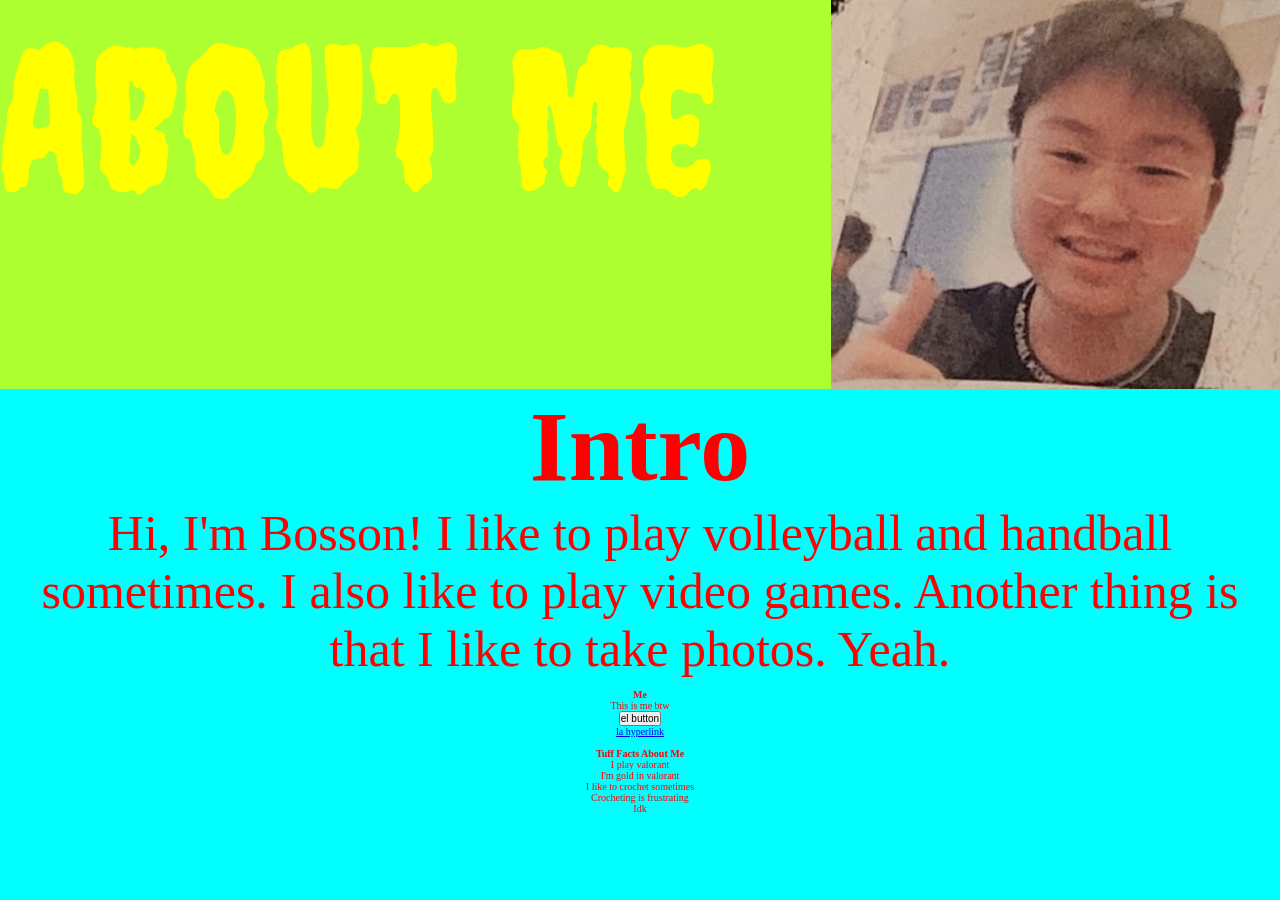
==== index.html @ 5093add5 "asdas" ====
<html lang="en">
    <head>

        <link rel="preconnect" href="https://fonts.googleapis.com">
<link rel="preconnect" href="https://fonts.gstatic.com" crossorigin>
<link href="https://fonts.googleapis.com/css2?family=Creepster&display=swap" rel="stylesheet">
        
        <meta charset="UTF-8">
        <meta name="viewport" content="width=device-width, initial-scale=1.0">
        <title>About Me</title>
        <link rel="stylesheet" href="style.css">
    </head>
    <body>
        <div class="hero-landing">
            <div class="hero-landing-div"><h1 class="hero-landing-header">About Me</h1></div>
            <div class="hero-landing-div"><img src="images/me.png" alt="This is me" class="hero-landing-img"></div>
        </div>
        <div class="intro">
            <h2 class="intro-subheader">Intro</h2>
            <p class="intro-p">
                Hi, I'm Bosson! I like to play volleyball and handball sometimes. I also like to play video games. Another thing is that I like to take photos. Yeah.
            </p>
            <br>
            <h2>Me</h2>
            
            <p>
                This is me btw
                <br>
                <button>el button</button>
                <br>
                <a href="https://3.files.edl.io/aeb1/20/12/02/154937-46cc468f-b7f4-4bb3-945e-3265bdb605d4.jpg">la hyperlink</a>
            </p>
            <br>
            <h2>Tuff Facts About Me</h2>
            <ul>
                <li>I play valorant</li>
                <li>I'm gold in valorant</li>
                <li>I like to crochet sometimes</li>
                <li>Crocheting is frustrating</li>
                <li>Idk</li>
            </ul>
        </div>

    </body>
</html>
---- style.css ----
html,body,*{
    font-size: 10px;
    box-sizing: border-box;
    margin: 0;
    padding: 0;
}

body{
    background-color: cyan;
    color: red;
    font-size: 10rem;
}

.intro{
    text-align: center;
}

.intro-subheader{
    font-size: 10rem;
}

.intro-p{
    font-size: 5rem;
    text-align: center;
}

.hero-landing{
    display: flex;
    flex-direction: row;
    justify-content: space-between;
    background-color: greenyellow;
    text-align: center;
}

.hero-landing-div{
    vertical-align: middle;
}
.hero-landing-header{
    font-family: "Creepster", system-ui;
    font-weight: 400;
    font-style: normal;
    font-size: 20rem;
    color: yellow;
       
}

.hero-landing-img{
    width: 100%;
}
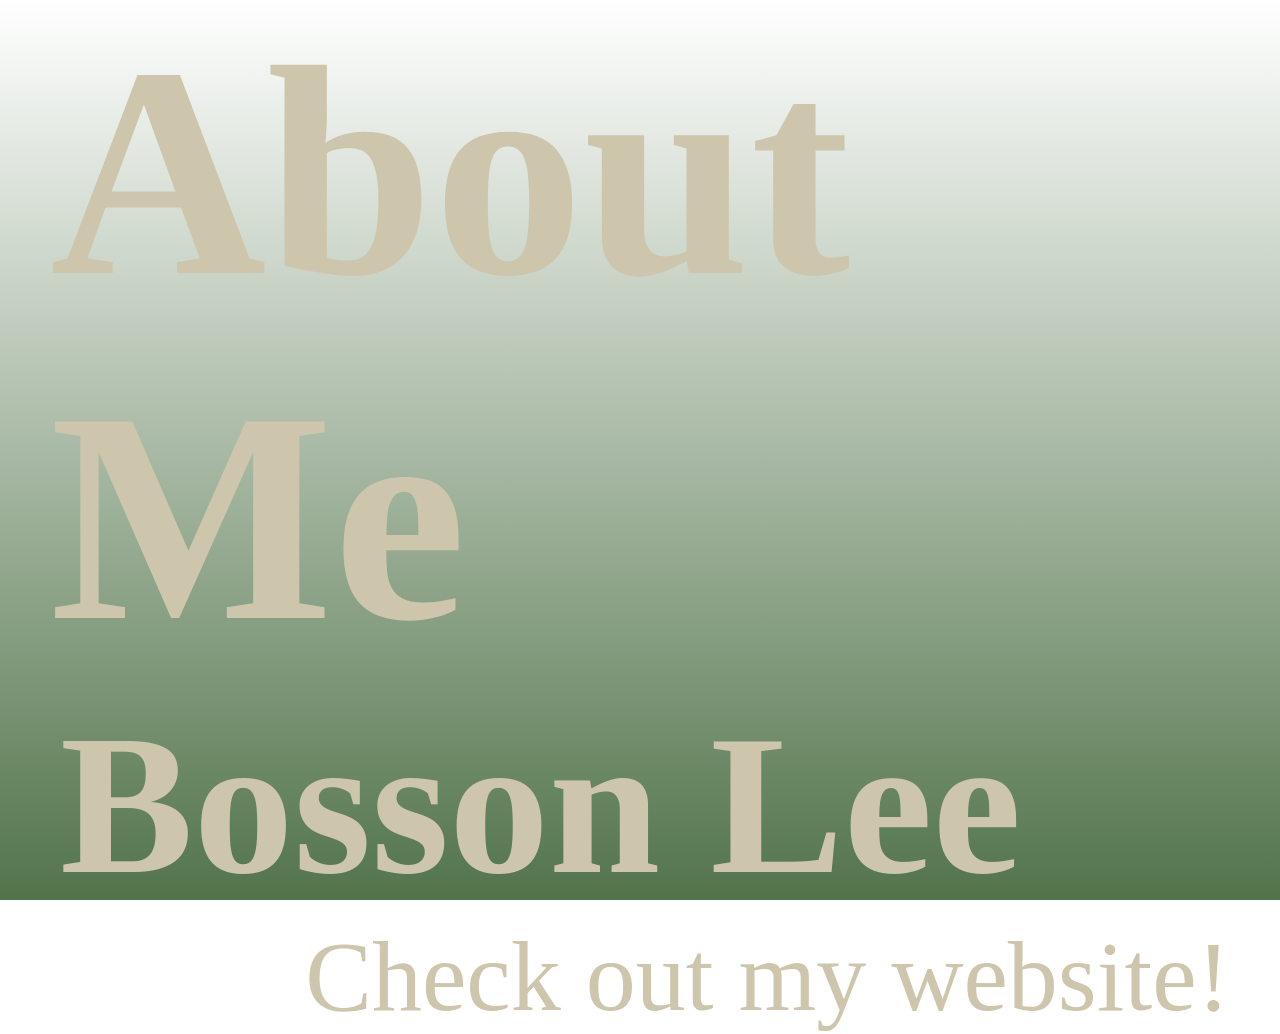
==== commit 036201a3: "asd" ====
--- a/index.html
+++ b/index.html
@@ -1,45 +1,22 @@
 <html lang="en">
     <head>
-
         <link rel="preconnect" href="https://fonts.googleapis.com">
-<link rel="preconnect" href="https://fonts.gstatic.com" crossorigin>
-<link href="https://fonts.googleapis.com/css2?family=Creepster&display=swap" rel="stylesheet">
-        
+        <link rel="preconnect" href="https://fonts.gstatic.com" crossorigin>
+        <link href="https://fonts.googleapis.com/css2?family=Creepster&display=swap" rel="stylesheet">
+                
         <meta charset="UTF-8">
         <meta name="viewport" content="width=device-width, initial-scale=1.0">
         <title>About Me</title>
         <link rel="stylesheet" href="style.css">
     </head>
     <body>
-        <div class="hero-landing">
-            <div class="hero-landing-div"><h1 class="hero-landing-header">About Me</h1></div>
-            <div class="hero-landing-div"><img src="images/me.png" alt="This is me" class="hero-landing-img"></div>
-        </div>
-        <div class="intro">
-            <h2 class="intro-subheader">Intro</h2>
-            <p class="intro-p">
-                Hi, I'm Bosson! I like to play volleyball and handball sometimes. I also like to play video games. Another thing is that I like to take photos. Yeah.
-            </p>
-            <br>
-            <h2>Me</h2>
-            
-            <p>
-                This is me btw
-                <br>
-                <button>el button</button>
-                <br>
-                <a href="https://3.files.edl.io/aeb1/20/12/02/154937-46cc468f-b7f4-4bb3-945e-3265bdb605d4.jpg">la hyperlink</a>
-            </p>
-            <br>
-            <h2>Tuff Facts About Me</h2>
-            <ul>
-                <li>I play valorant</li>
-                <li>I'm gold in valorant</li>
-                <li>I like to crochet sometimes</li>
-                <li>Crocheting is frustrating</li>
-                <li>Idk</li>
-            </ul>
-        </div>
-
+        <section class="hero">
+            <div class="hero-content">
+                <h1>About Me</h1>
+                <h2>Bosson Lee</h2>
+                
+                <p>Check out my website!</p>
+            </div>
+        </section>
     </body>
 </html>
--- a/style.css
+++ b/style.css
@@ -5,45 +5,33 @@
     padding: 0;
 }
 
-body{
-    background-color: cyan;
-    color: red;
-    font-size: 10rem;
+.hero{
+    color: #cec6ac;
+    background-color: #52744b;
+    background-image: linear-gradient(rgba(255,255,255,255), rgba(0,0,0,0));
+
+    height: 100vh;
+    padding: 0rem 5rem;
 }
 
-.intro{
-    text-align: center;
+.hero-content{
+    height: 100vh;
 }
 
-.intro-subheader{
-    font-size: 10rem;
+.hero h1{
+    justify-self: left;
+    font-size: 30rem;
 }
 
-.intro-p{
-    font-size: 5rem;
-    text-align: center;
+.hero h2{
+    justify-self: left;
+    font-size: 20rem;
+    margin-left: 1rem;
 }
 
-.hero-landing{
-    display: flex;
-    flex-direction: row;
-    justify-content: space-between;
-    background-color: greenyellow;
-    text-align: center;
-}
+.hero p{
+    justify-self: end;
+    font-size: 10rem;
+    text-align: right;
 
-.hero-landing-div{
-    vertical-align: middle;
-}
-.hero-landing-header{
-    font-family: "Creepster", system-ui;
-    font-weight: 400;
-    font-style: normal;
-    font-size: 20rem;
-    color: yellow;
-       
-}
-
-.hero-landing-img{
-    width: 100%;
 }
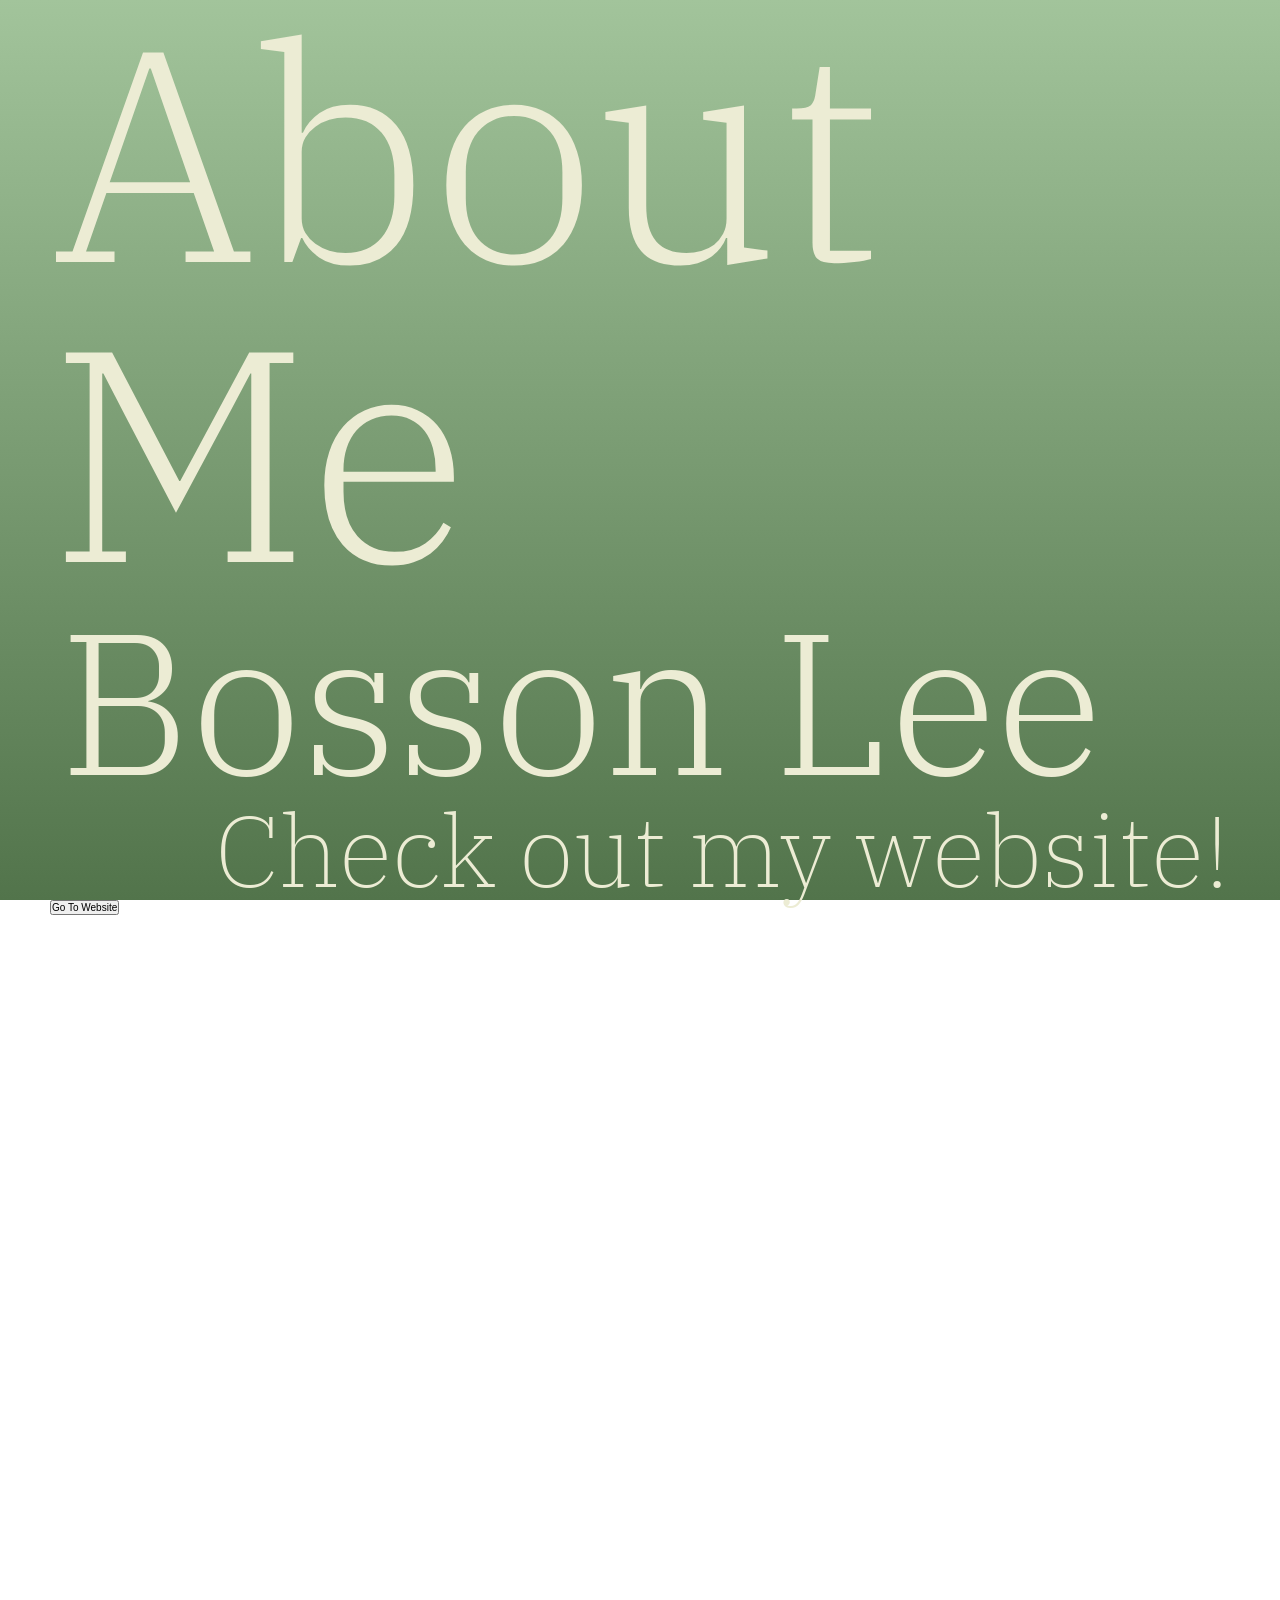
==== commit 670e13fb: "asd" ====
--- a/index.html
+++ b/index.html
@@ -1,8 +1,9 @@
 <html lang="en">
     <head>
+
         <link rel="preconnect" href="https://fonts.googleapis.com">
         <link rel="preconnect" href="https://fonts.gstatic.com" crossorigin>
-        <link href="https://fonts.googleapis.com/css2?family=Creepster&display=swap" rel="stylesheet">
+        <link href="https://fonts.googleapis.com/css2?family=IBM+Plex+Serif:ital,wght@0,100;0,200;0,300;0,400;0,500;0,600;0,700;1,100;1,200;1,300;1,400;1,500;1,600;1,700&display=swap" rel="stylesheet">
                 
         <meta charset="UTF-8">
         <meta name="viewport" content="width=device-width, initial-scale=1.0">
@@ -14,8 +15,11 @@
             <div class="hero-content">
                 <h1>About Me</h1>
                 <h2>Bosson Lee</h2>
+                <p>Check out my website!</p>
                 
-                <p>Check out my website!</p>
+            </div>
+            <div class="hero-content">
+                <a href="notindex.html"><button>Go To Website</button></a>
             </div>
         </section>
     </body>
--- a/style.css
+++ b/style.css
@@ -6,10 +6,10 @@
 }
 
 .hero{
-    color: #cec6ac;
+    color: #ececd4;
     background-color: #52744b;
-    background-image: linear-gradient(rgba(255,255,255,255), rgba(0,0,0,0));
-
+    background-image: linear-gradient(rgba(162,196,155,255), rgba(82,116,75,255));
+    line-height: 1;
     height: 100vh;
     padding: 0rem 5rem;
 }
@@ -21,17 +21,32 @@
 .hero h1{
     justify-self: left;
     font-size: 30rem;
+    font-family: "IBM Plex Serif", serif;
+    font-weight: 300;
+    font-style: normal;
+
 }
 
 .hero h2{
     justify-self: left;
     font-size: 20rem;
+
+    font-family: "IBM Plex Serif", serif;
+    font-weight: 300;
+    font-style: normal;
     margin-left: 1rem;
 }
 
 .hero p{
     justify-self: end;
     font-size: 10rem;
+    font-family: "IBM Plex Serif", serif;
+    font-weight: 200;
+    font-style: normal;
     text-align: right;
 
+}
+
+.hero-content a{
+    text-align:right;
 }
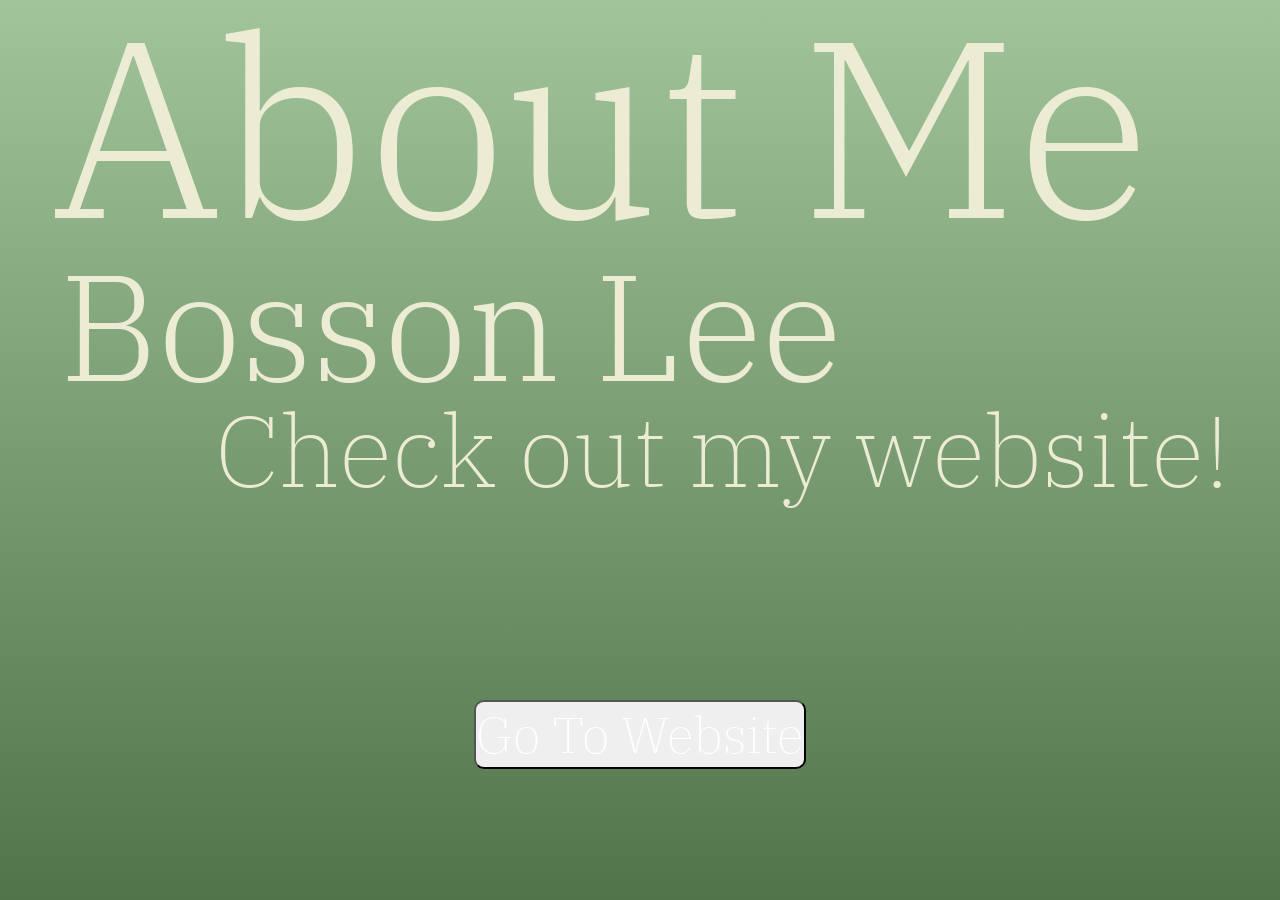
==== commit db02523a: "as" ====
--- a/index.html
+++ b/index.html
@@ -13,13 +13,15 @@
     <body>
         <section class="hero">
             <div class="hero-content">
-                <h1>About Me</h1>
-                <h2>Bosson Lee</h2>
-                <p>Check out my website!</p>
+                <div>
+                    <h1>About Me</h1>
+                    <h2>Bosson Lee</h2>
+                    <p>Check out my website!</p>
+                </div>
                 
-            </div>
-            <div class="hero-content">
-                <a href="notindex.html"><button>Go To Website</button></a>
+                <div class="hero-button-div">
+                    <a href="notindex.html"><button>Go To Website</button></a>
+                </div>
             </div>
         </section>
     </body>
--- a/style.css
+++ b/style.css
@@ -20,7 +20,7 @@
 
 .hero h1{
     justify-self: left;
-    font-size: 30rem;
+    font-size: 25rem;
     font-family: "IBM Plex Serif", serif;
     font-weight: 300;
     font-style: normal;
@@ -29,7 +29,7 @@
 
 .hero h2{
     justify-self: left;
-    font-size: 20rem;
+    font-size: 15rem;
 
     font-family: "IBM Plex Serif", serif;
     font-weight: 300;
@@ -47,6 +47,18 @@
 
 }
 
-.hero-content a{
-    text-align:right;
+
+.hero-button-div{
+    padding: 20rem 0 0 0;
+    text-align: center;
+}
+
+.hero-button-div button{
+    font-size: 5rem;
+    font-family: "IBM Plex Serif", serif;
+    font-weight: 200;
+    font-style: normal;
+    border-radius: 1rem;
+    vertical-align: middle;
+    color: #ffffff;
 }
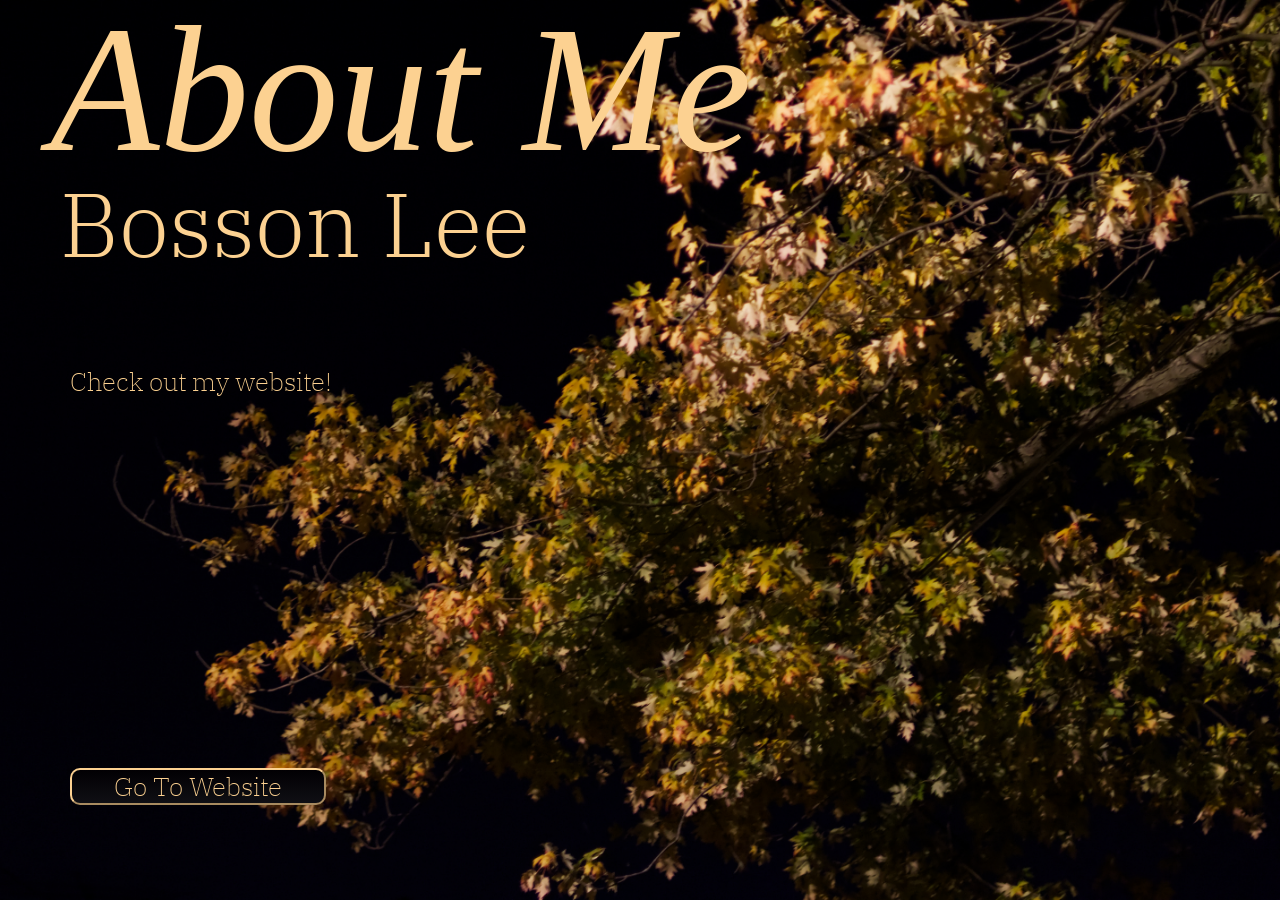
==== commit 431cb246: "asdad" ====
--- a/index.html
+++ b/index.html
@@ -17,12 +17,14 @@
                     <h1>About Me</h1>
                     <h2>Bosson Lee</h2>
                     <p>Check out my website!</p>
-                </div>
-                
-                <div class="hero-button-div">
                     <a href="notindex.html"><button>Go To Website</button></a>
                 </div>
             </div>
         </section>
+        <div class="intro">
+            <div class="intro-content">
+                
+            </div>
+        </div>
     </body>
 </html>
--- a/style.css
+++ b/style.css
@@ -6,9 +6,12 @@
 }
 
 .hero{
-    color: #ececd4;
-    background-color: #52744b;
-    background-image: linear-gradient(rgba(162,196,155,255), rgba(82,116,75,255));
+    color: #fcd191;
+    background-image: url("background.jpg"), linear-gradient(rgba(2, 0, 3,255),rgba(2, 1, 8,255)); 
+    background-position: right;
+    background-attachment: fixed;
+    background-size: auto 100vh ;
+    background-repeat: no-repeat;
     line-height: 1;
     height: 100vh;
     padding: 0rem 5rem;
@@ -20,16 +23,16 @@
 
 .hero h1{
     justify-self: left;
-    font-size: 25rem;
+    font-size: 14vw;
     font-family: "IBM Plex Serif", serif;
     font-weight: 300;
-    font-style: normal;
+    font-style: italic;
 
 }
 
 .hero h2{
     justify-self: left;
-    font-size: 15rem;
+    font-size: 7vw;
 
     font-family: "IBM Plex Serif", serif;
     font-weight: 300;
@@ -38,27 +41,32 @@
 }
 
 .hero p{
-    justify-self: end;
-    font-size: 10rem;
+    margin-top: 10rem;
+    margin-left: 2rem;
+    font-size: 2vw;
     font-family: "IBM Plex Serif", serif;
     font-weight: 200;
     font-style: normal;
-    text-align: right;
 
 }
 
 
-.hero-button-div{
-    padding: 20rem 0 0 0;
-    text-align: center;
-}
-
-.hero-button-div button{
-    font-size: 5rem;
+.hero button{
+    margin-left: 2rem;
+    margin-top: calc(70vh - 20vw);
+    margin-bottom: 5rem;
+    font-size: 2vw;
+    width: 20vw;
     font-family: "IBM Plex Serif", serif;
     font-weight: 200;
     font-style: normal;
     border-radius: 1rem;
+    border-color: #fcd191;
     vertical-align: middle;
-    color: #ffffff;
+    color: #fcd191;
+    background-image: linear-gradient(rgba(2, 0, 3,255),rgba(15,15,20,255));
+}
+
+.intro{
+    background-color: #3b3a3f;
 }
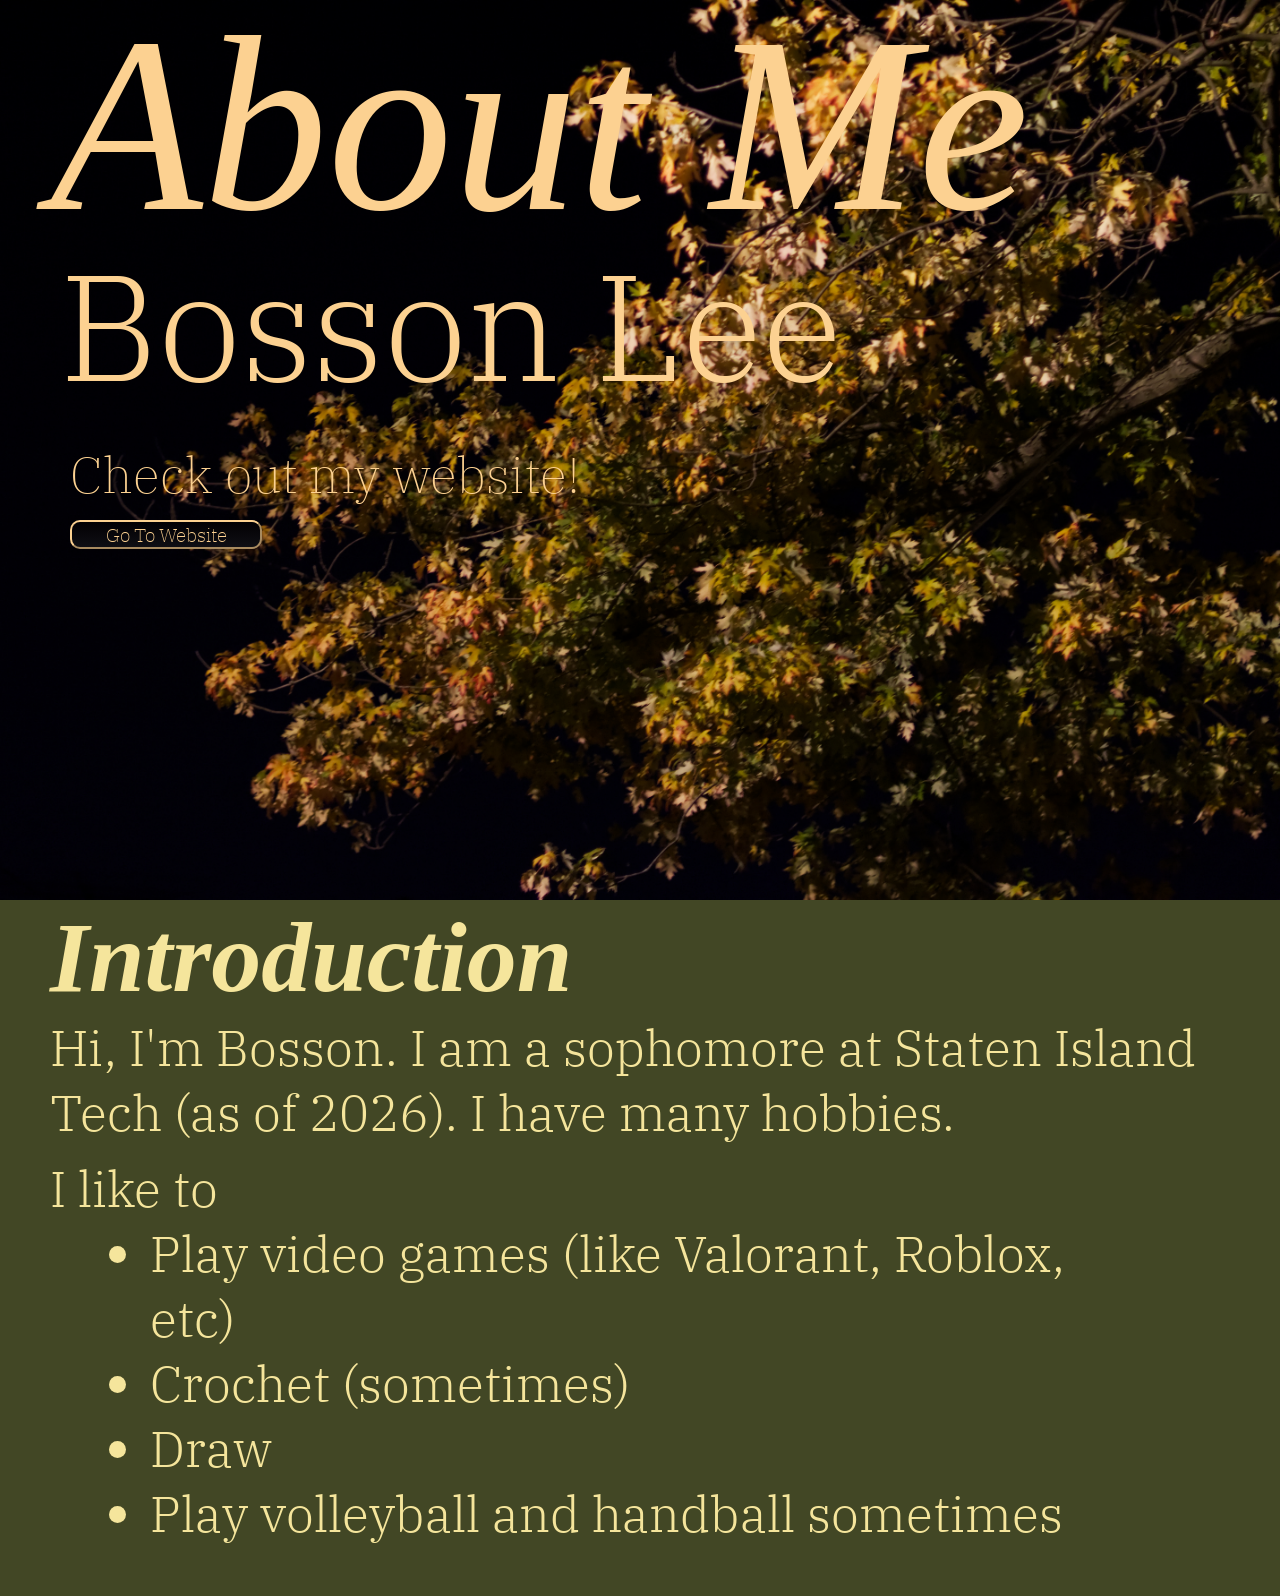
==== commit bbec028b: "i added cool stuff" ====
--- a/index.html
+++ b/index.html
@@ -23,7 +23,16 @@
         </section>
         <div class="intro">
             <div class="intro-content">
-                
+                <h2 id="IBM-PLEX-SERIF-BOLD-ITALIC">Introduction</h2>
+                <p id="IBM-PLEX-SERIF-NORMAL">Hi, I'm Bosson. I am a sophomore at Staten Island Tech (as of 2026). I have many hobbies.</p>
+                <br>
+                <p id="IBM-PLEX-SERIF-NORMAL">I like to</p>
+                <ul id="IBM-PLEX-SERIF-NORMAL">
+                    <li>Play video games (like Valorant, Roblox, etc)</li>
+                    <li>Crochet (sometimes)</li>
+                    <li>Draw</li>
+                    <li>Play volleyball and handball sometimes</li>
+                </ul>
             </div>
         </div>
     </body>
--- a/style.css
+++ b/style.css
@@ -3,6 +3,24 @@
     box-sizing: border-box;
     margin: 0;
     padding: 0;
+}
+
+#IBM-PLEX-SERIF-BOLD-ITALIC{
+    font-family: "IBM Plex Serif", serif;
+    font-weight: 700;
+    font-style: italic;
+}
+
+#IBM-PLEX-SERIF-BOLD{
+    font-family: "IBM Plex Serif", serif;
+    font-weight: 700;
+    font-style: normal;
+}
+
+#IBM-PLEX-SERIF-NORMAL{
+    font-family: "IBM Plex Serif", serif;
+    font-weight: 300;
+    font-style: normal;
 }
 
 .hero{
@@ -23,16 +41,18 @@
 
 .hero h1{
     justify-self: left;
-    font-size: 14vw;
+    font-size: 25rem;
     font-family: "IBM Plex Serif", serif;
     font-weight: 300;
     font-style: italic;
 
 }
 
+
+
 .hero h2{
     justify-self: left;
-    font-size: 7vw;
+    font-size: 15rem;
 
     font-family: "IBM Plex Serif", serif;
     font-weight: 300;
@@ -41,9 +61,9 @@
 }
 
 .hero p{
-    margin-top: 10rem;
+    margin-top: 5rem;
     margin-left: 2rem;
-    font-size: 2vw;
+    font-size: 5rem;
     font-family: "IBM Plex Serif", serif;
     font-weight: 200;
     font-style: normal;
@@ -53,10 +73,10 @@
 
 .hero button{
     margin-left: 2rem;
-    margin-top: calc(70vh - 20vw);
+    margin-top: 2rem;
     margin-bottom: 5rem;
-    font-size: 2vw;
-    width: 20vw;
+    font-size: 1.5vw;
+    width: 15vw;
     font-family: "IBM Plex Serif", serif;
     font-weight: 200;
     font-style: normal;
@@ -65,8 +85,38 @@
     vertical-align: middle;
     color: #fcd191;
     background-image: linear-gradient(rgba(2, 0, 3,255),rgba(15,15,20,255));
+    transition: 0.25s cubic-bezier(0.075, 0.82, 0.165, 1);
+    
+
 }
 
+
+.hero button:hover{
+    transform: scale(110%);
+}
+
+
 .intro{
-    background-color: #3b3a3f;
+    background-color: #424725;
+    color: #f5e59c;
+    padding: 0rem 5rem;
+    padding-bottom: 5rem;
+}
+
+.intro h2{
+    font-size: 10rem;
+}
+
+.intro p{
+    font-size: 5rem;
+}
+
+.intro ul{
+    font-size: 5rem;
+    padding: 0 10rem;
+}
+
+.intro li{
+    text-decoration:none;
+    font-size: 5rem;
 }
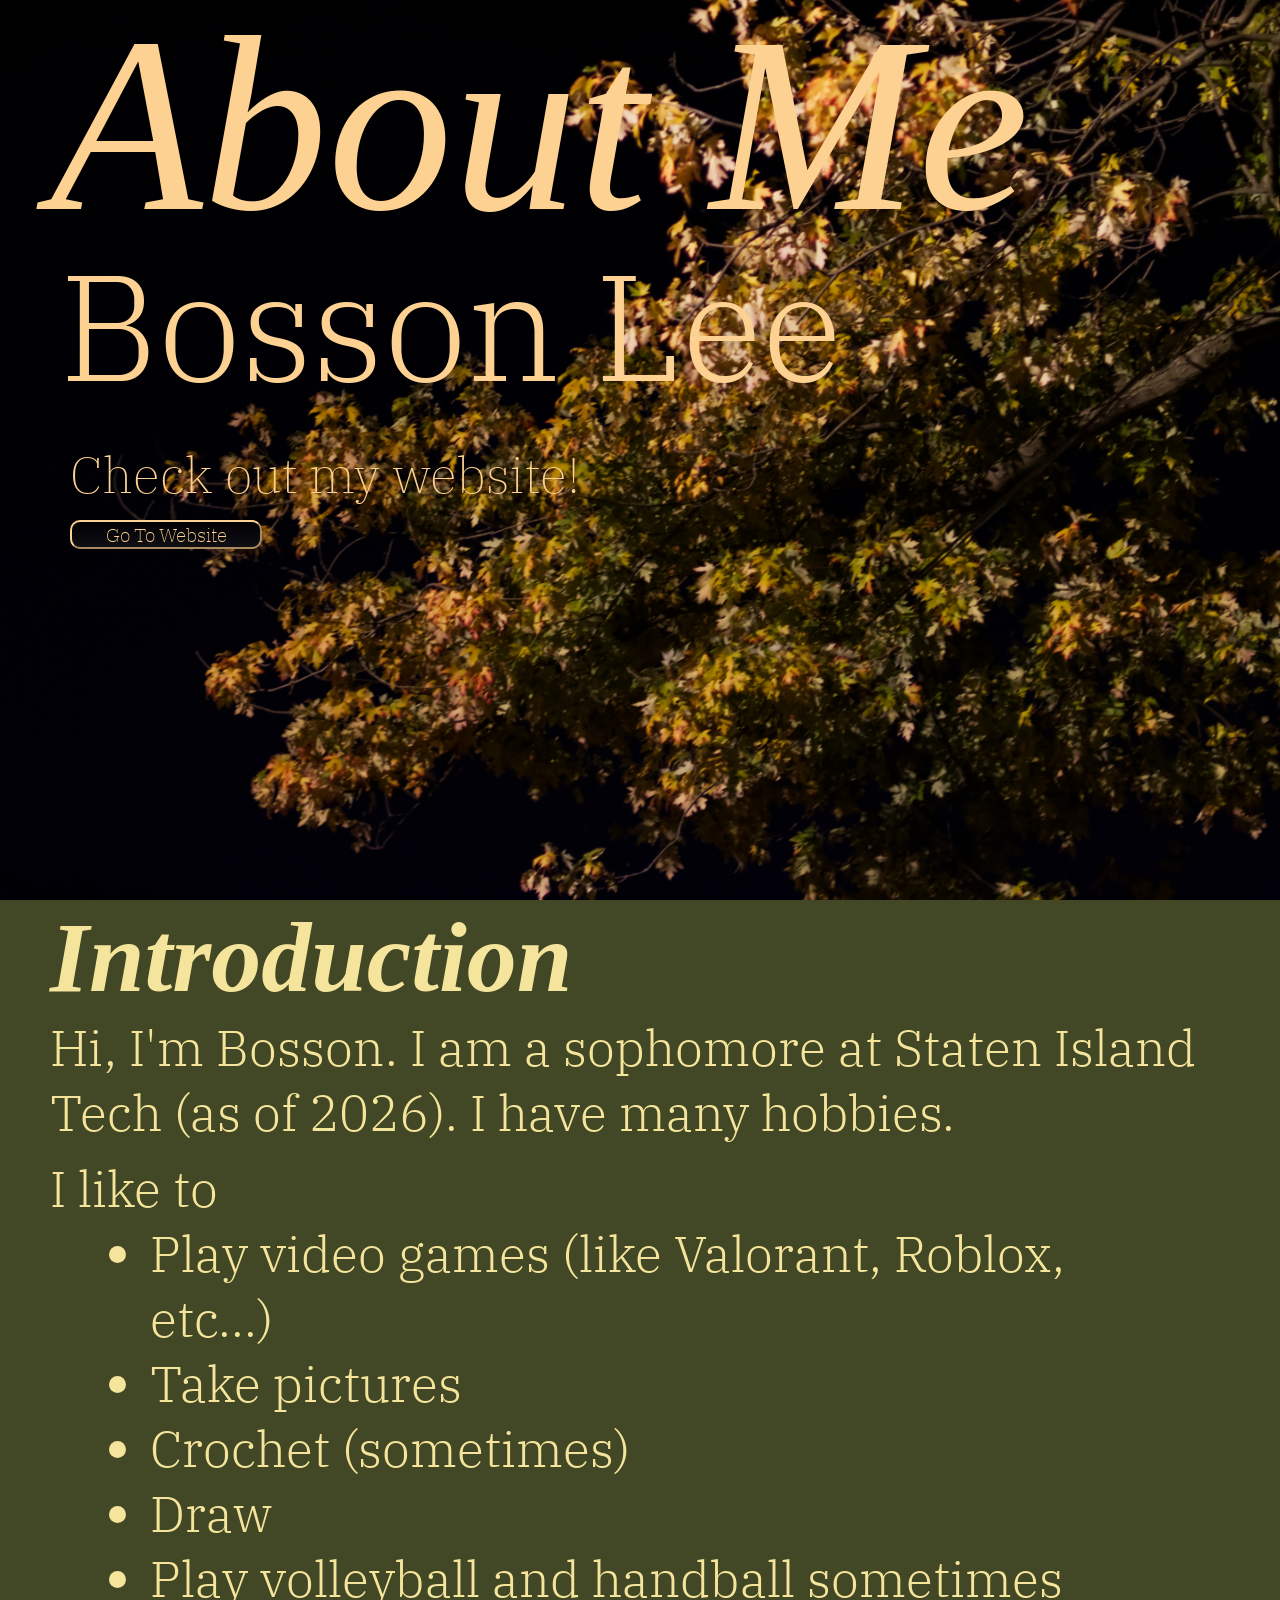
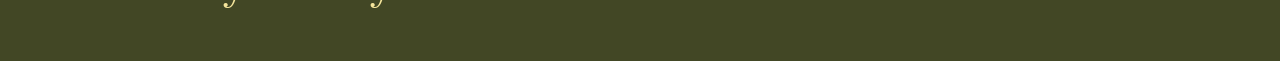
==== commit b231a795: "i added some more stuff" ====
--- a/index.html
+++ b/index.html
@@ -13,12 +13,10 @@
     <body>
         <section class="hero">
             <div class="hero-content">
-                <div>
-                    <h1>About Me</h1>
-                    <h2>Bosson Lee</h2>
-                    <p>Check out my website!</p>
-                    <a href="notindex.html"><button>Go To Website</button></a>
-                </div>
+                <h1>About Me</h1>
+                <h2>Bosson Lee</h2>
+                <p>Check out my website!</p>
+                <a href="troll.html"><button>Go To Website</button></a>
             </div>
         </section>
         <div class="intro">
@@ -28,7 +26,8 @@
                 <br>
                 <p id="IBM-PLEX-SERIF-NORMAL">I like to</p>
                 <ul id="IBM-PLEX-SERIF-NORMAL">
-                    <li>Play video games (like Valorant, Roblox, etc)</li>
+                    <li>Play video games (like Valorant, Roblox, etc...)</li>
+                    <li>Take pictures</li>
                     <li>Crochet (sometimes)</li>
                     <li>Draw</li>
                     <li>Play volleyball and handball sometimes</li>
--- a/style.css
+++ b/style.css
@@ -31,7 +31,6 @@
     background-size: auto 100vh ;
     background-repeat: no-repeat;
     line-height: 1;
-    height: 100vh;
     padding: 0rem 5rem;
 }
 
@@ -43,7 +42,7 @@
     justify-self: left;
     font-size: 25rem;
     font-family: "IBM Plex Serif", serif;
-    font-weight: 300;
+    font-weight: 400;
     font-style: italic;
 
 }
@@ -87,9 +86,7 @@
     background-image: linear-gradient(rgba(2, 0, 3,255),rgba(15,15,20,255));
     transition: 0.25s cubic-bezier(0.075, 0.82, 0.165, 1);
     
-
 }
-
 
 .hero button:hover{
     transform: scale(110%);
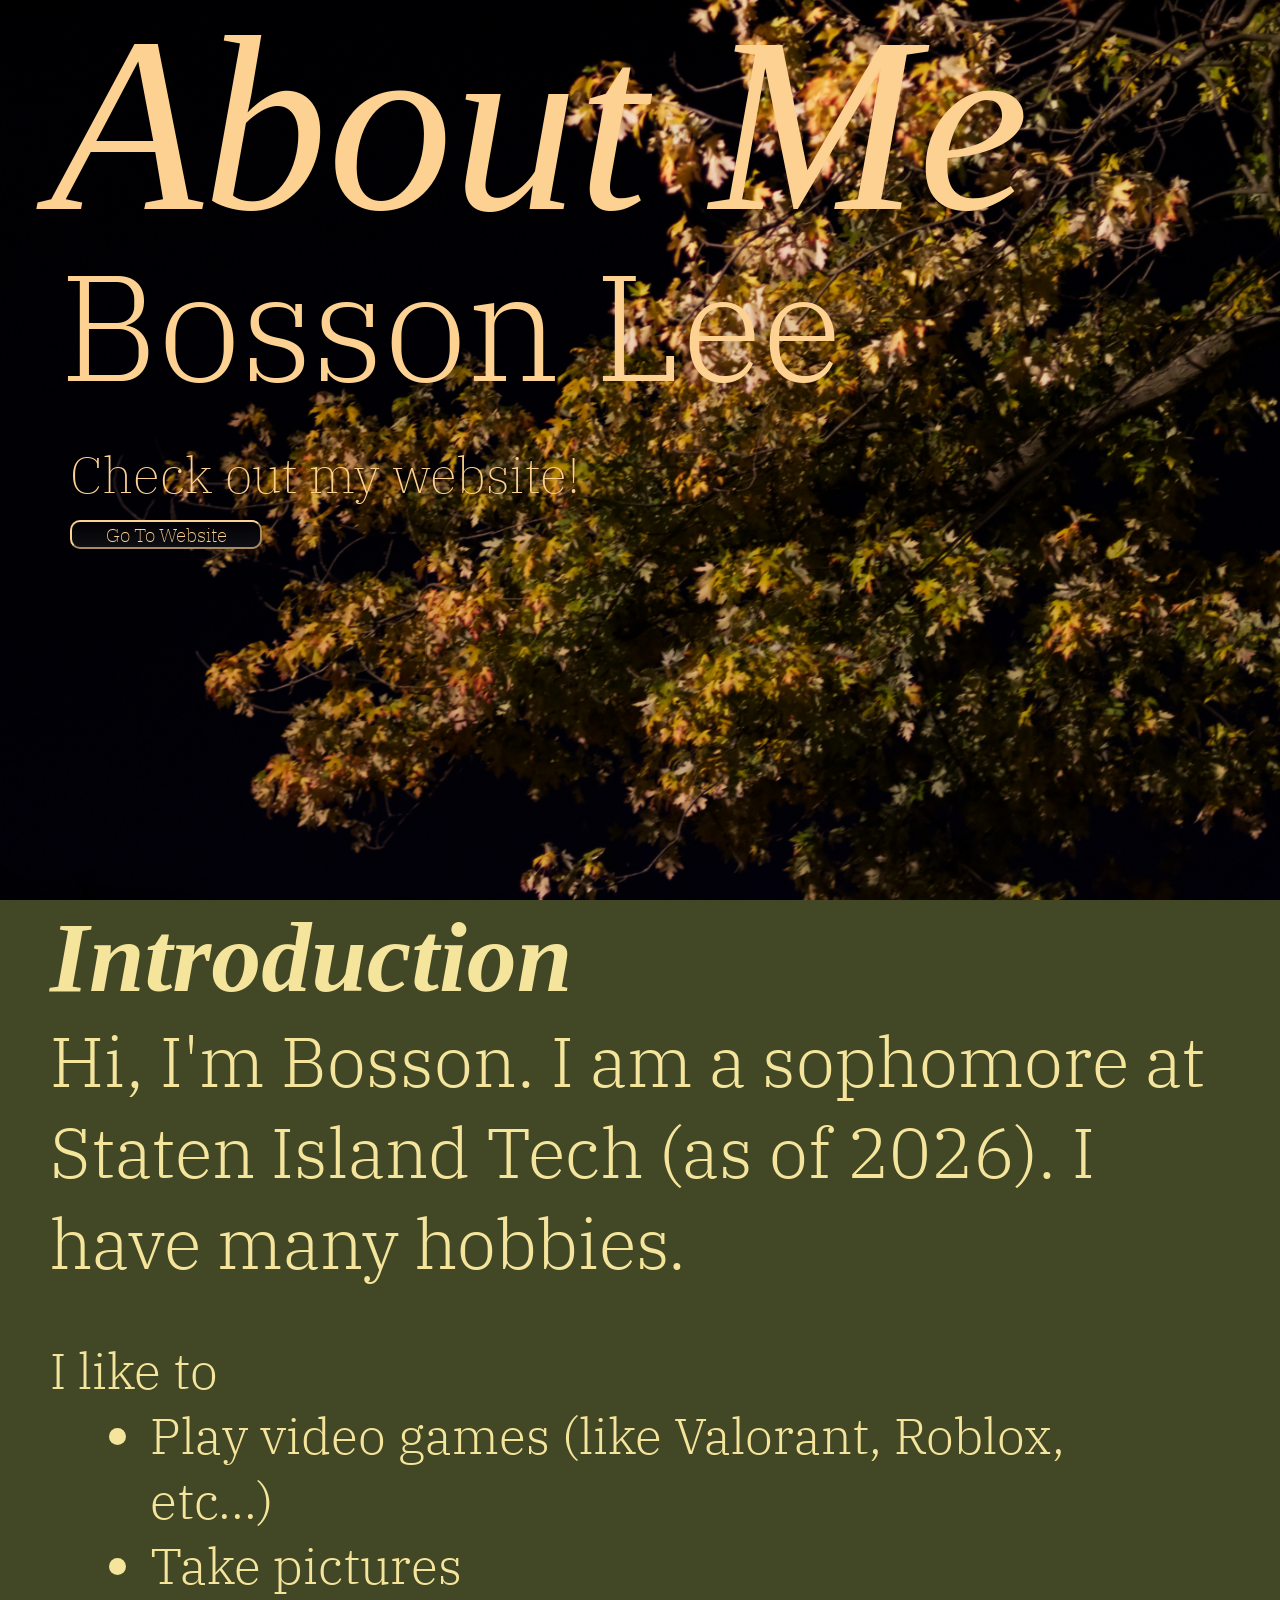
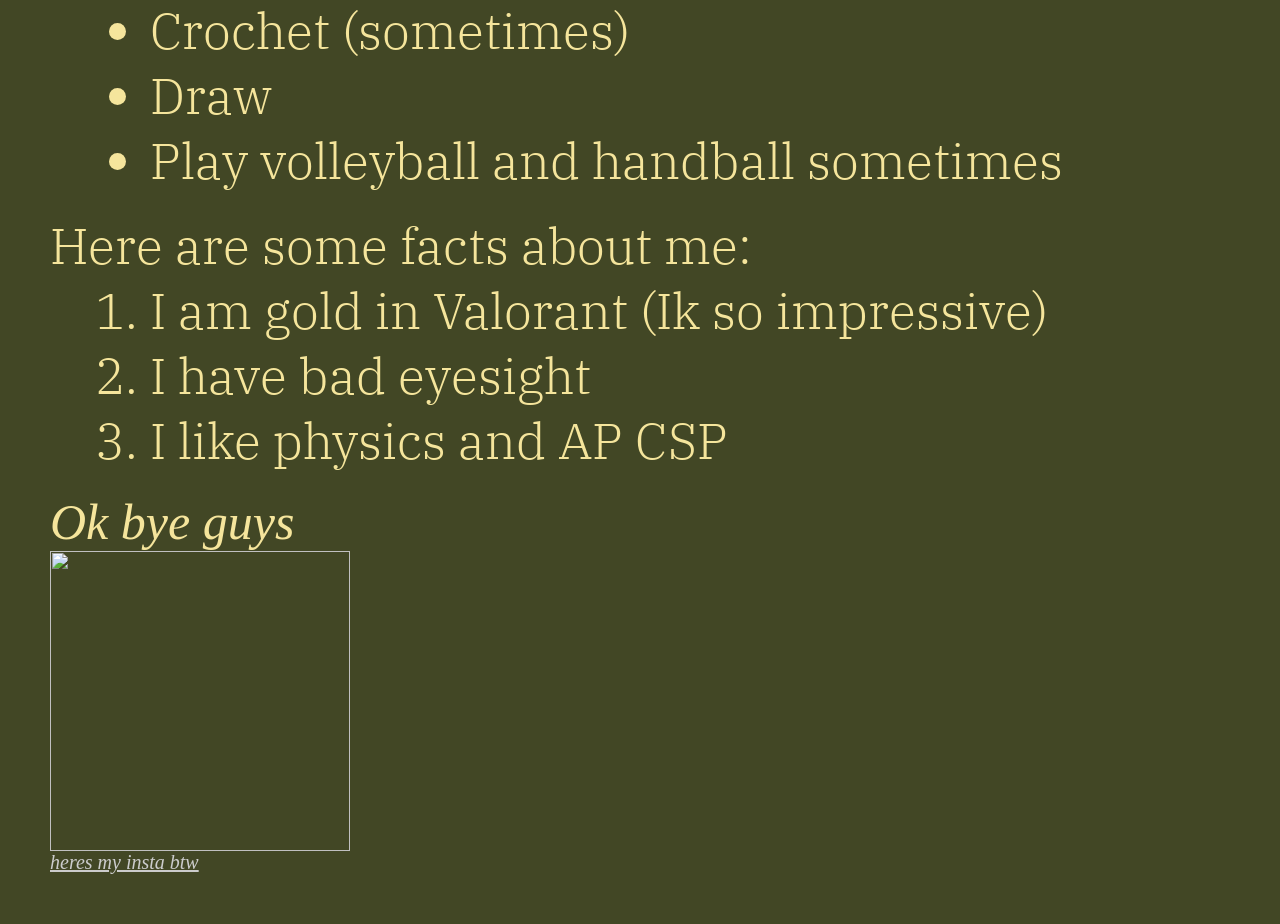
==== commit 9cd3b99b: "asdas" ====
--- a/index.html
+++ b/index.html
@@ -22,8 +22,7 @@
         <div class="intro">
             <div class="intro-content">
                 <h2 id="IBM-PLEX-SERIF-BOLD-ITALIC">Introduction</h2>
-                <p id="IBM-PLEX-SERIF-NORMAL">Hi, I'm Bosson. I am a sophomore at Staten Island Tech (as of 2026). I have many hobbies.</p>
-                <br>
+                <h3 id="IBM-PLEX-SERIF-NORMAL">Hi, I'm Bosson. I am a sophomore at Staten Island Tech (as of 2026). I have many hobbies.</h3>
                 <p id="IBM-PLEX-SERIF-NORMAL">I like to</p>
                 <ul id="IBM-PLEX-SERIF-NORMAL">
                     <li>Play video games (like Valorant, Roblox, etc...)</li>
@@ -32,6 +31,16 @@
                     <li>Draw</li>
                     <li>Play volleyball and handball sometimes</li>
                 </ul>
+                <p id="IBM-PLEX-SERIF-NORMAL">Here are some facts about me:</p>
+                <ol id="IBM-PLEX-SERIF-NORMAL">
+                    <li>I am gold in Valorant (Ik so impressive)</li>
+                    <li>I have bad eyesight</li>
+                    <li>I like physics and AP CSP</li>
+                </ol>
+                <p id="IBM-PLEX-SERIF-ITALIC">Ok bye guys</p>
+                <img src="https://i.redd.it/9lmyrrzs9p8h1.jpg" alt="">
+                <br>
+                <a href="https://www.instagram.com/boswanius/" id="IBM-PLEX-SERIF-ITALIC">heres my insta btw</a>
             </div>
         </div>
     </body>
--- a/style.css
+++ b/style.css
@@ -17,11 +17,18 @@
     font-style: normal;
 }
 
+#IBM-PLEX-SERIF-ITALIC{
+    font-family: "IBM Plex Serif", serif;
+    font-weight: 300;
+    font-style: italic;
+}
+
 #IBM-PLEX-SERIF-NORMAL{
     font-family: "IBM Plex Serif", serif;
     font-weight: 300;
     font-style: normal;
 }
+
 
 .hero{
     color: #fcd191;
@@ -104,16 +111,31 @@
     font-size: 10rem;
 }
 
+.intro h3{
+    font-size: 7rem;
+    margin-bottom: 5rem;
+}
+
 .intro p{
     font-size: 5rem;
 }
 
-.intro ul{
+.intro ul, .intro ol{
     font-size: 5rem;
     padding: 0 10rem;
+    padding-bottom: 2rem;
 }
 
 .intro li{
     text-decoration:none;
     font-size: 5rem;
+}
+
+.intro img{
+    width: 30rem;
+}
+
+.intro a{
+    font-size: 2rem;
+    color: #cccccc;
 }
